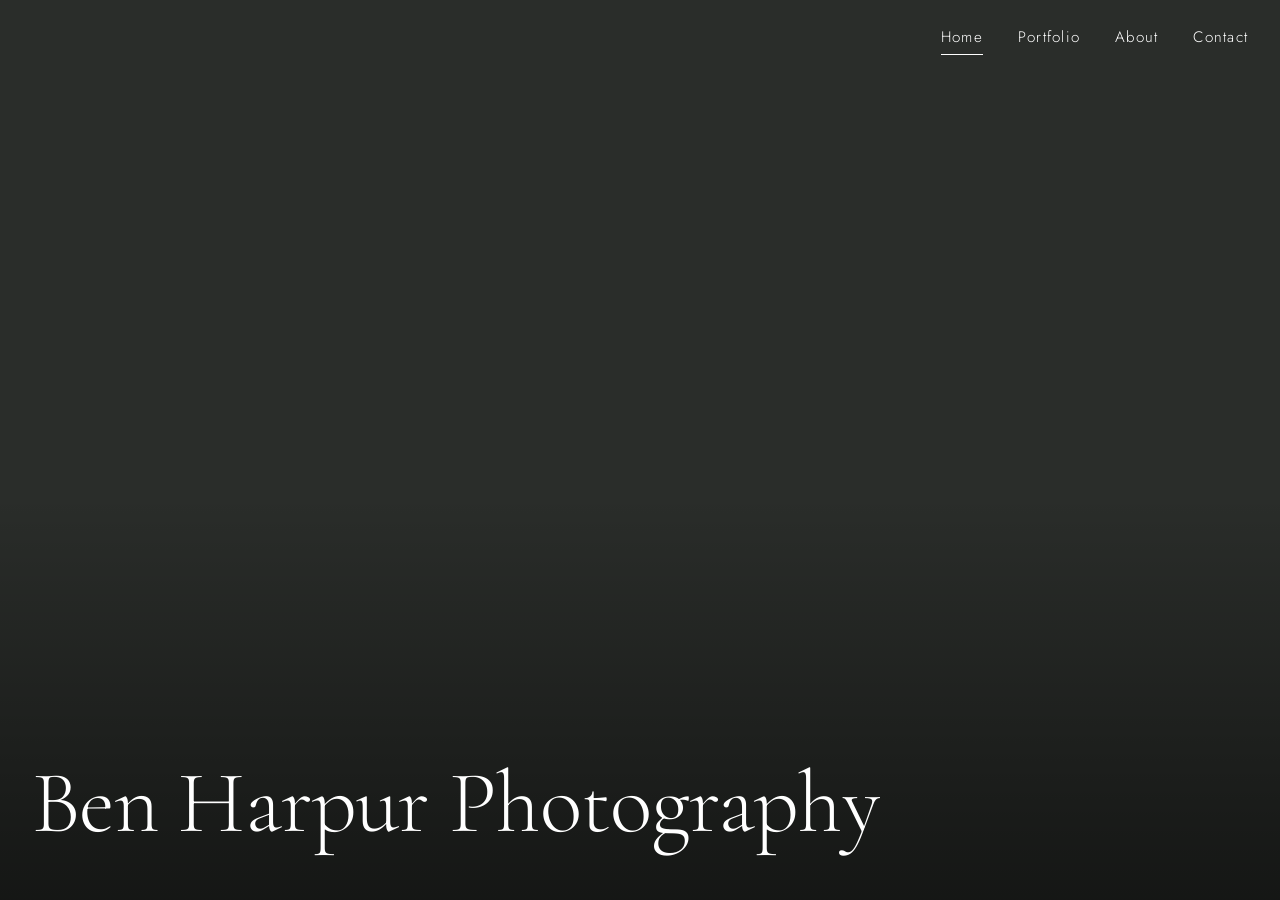
==== index.html @ 5d8f0814 "Add files via upload" ====
<!DOCTYPE html>
<html lang="en-GB">
<head>
<meta charset="utf-8">
<meta name="viewport" content="width=device-width, initial-scale=1">
<title>Ben Harpur Photography</title>
<meta name="description" content="Luxury, editorial wedding photography in Glasgow and across Scotland.">
<meta name="theme-color" content="#F3EFE6">
<link rel="preconnect" href="https://fonts.googleapis.com">
<link rel="preconnect" href="https://fonts.gstatic.com" crossorigin>
<link href="https://fonts.googleapis.com/css2?family=Cormorant+Garamond:ital,wght@0,300;0,400;0,500;1,300;1,400&family=Jost:wght@300;400&display=swap" rel="stylesheet">
<link rel="stylesheet" href="css/style.css">
</head>
<body class="home">
<a class="skip" href="#main">Skip to content</a>
<header class="site-header">
<a class="logo" href="index.html">Harpur Media</a>
<button class="menu-btn" aria-expanded="false" aria-controls="nav">Menu</button>
<nav id="nav"><a href="index.html" aria-current="page">Home</a><a href="portfolio.html">Portfolio</a><a href="about.html">About</a><a href="contact.html">Contact</a></nav>
</header>
<main id="main">
<section class="hero">
<img src="images/hero.jpg" alt="Ben Harpur Photography wedding hero photograph" fetchpriority="high" onerror="this.style.visibility='hidden'">
<h1>Ben Harpur Photography</h1>
</section>
</main>
<script src="js/main.js"></script>
</body>
</html>
---- css/style.css ----
:root{--bg:#F3EFE6;--ink:#232622;--mute:#6b6a62;--line:#d8d1c1;--tile:#e4ddcd;--accent:#3d4a3f;--serif:"Cormorant Garamond",Georgia,serif;--sans:"Jost",system-ui,sans-serif}
*{box-sizing:border-box;margin:0}
html{scroll-behavior:smooth}
body{background:var(--bg);color:var(--ink);font:300 1rem/1.75 var(--sans);-webkit-font-smoothing:antialiased}
img{display:block;max-width:100%;height:auto}
a{color:inherit}
:focus-visible{outline:2px solid var(--accent);outline-offset:3px}
.skip{position:absolute;left:-999px}.skip:focus{left:1rem;top:1rem;background:var(--bg);padding:.5rem;z-index:99}
h1,h2,.logo,.lead{font-family:var(--serif);font-weight:300;line-height:1.1}
h1{font-size:clamp(2.6rem,7vw,5.2rem);letter-spacing:-.01em;margin-bottom:1.5rem}
h2{font-size:clamp(1.8rem,4vw,2.6rem);margin:2.5rem 0 1rem}
.lead{font-size:clamp(1.5rem,3vw,2.1rem);font-style:italic;line-height:1.3;margin-bottom:1.5rem}
p+p{margin-top:1rem}
.wrap{max-width:1200px;margin:0 auto;padding:4rem 1.5rem}
.narrow{max-width:760px}.center{text-align:center}.narrow-p{max-width:620px}
.site-header{display:flex;justify-content:space-between;align-items:center;padding:1.5rem 2rem;position:relative;z-index:5}
.logo{font-size:1.6rem;text-decoration:none;letter-spacing:.04em}
nav{display:flex;gap:2.2rem}
nav a{text-decoration:none;font-size:.95rem;letter-spacing:.08em;padding-bottom:.2rem;border-bottom:1px solid transparent}
nav a:hover,nav a[aria-current]{border-color:var(--ink)}
.menu-btn{display:none;background:none;border:0;font:inherit;letter-spacing:.08em;color:inherit;cursor:pointer;padding:.5rem}
.btn{display:inline-block;margin-top:1.5rem;padding:.9rem 2.2rem;border:1px solid var(--ink);background:transparent;color:var(--ink);font:400 .9rem var(--sans);letter-spacing:.1em;text-decoration:none;cursor:pointer;transition:background .25s,color .25s}
.btn:hover{background:var(--ink);color:var(--bg)}
.split{display:grid;grid-template-columns:1fr 1fr;gap:4rem;align-items:start}
.split figure{background:var(--tile);aspect-ratio:4/5}
.split figure img{width:100%;height:100%;object-fit:cover}
form label{display:block;font-size:.85rem;letter-spacing:.08em;margin-bottom:1.4rem}
input,textarea{display:block;width:100%;margin-top:.3rem;padding:.6rem 0;border:0;border-bottom:1px solid var(--ink);background:transparent;font:300 1.05rem var(--sans);color:var(--ink);border-radius:0}
input:focus,textarea:focus{outline:0;border-color:var(--accent);border-bottom-width:2px}
.gallery{columns:3;column-gap:1.25rem;margin-top:3rem}
.tile{display:block;margin-bottom:1.25rem;background:var(--tile);break-inside:avoid;overflow:hidden;min-height:200px}
.tile img{width:100%;transition:opacity .3s}
.tile:hover img{opacity:.88}
.lightbox{position:fixed;inset:0;background:rgba(243,239,230,.97);display:flex;align-items:center;justify-content:center;z-index:50}
.lightbox[hidden]{display:none}
.lightbox>img{max-width:88vw;max-height:86vh;object-fit:contain;touch-action:pan-y}
.lightbox button{position:absolute;background:none;border:0;color:var(--ink);cursor:pointer;font-family:var(--serif);padding:.5rem 1rem}
.lb-close{top:1rem;right:1.2rem;font-size:3rem;line-height:1}
.lb-prev,.lb-next{top:50%;transform:translateY(-50%);font-size:4rem;line-height:1}
.lb-prev{left:.5rem}.lb-next{right:.5rem}
.lb-count{position:absolute;bottom:1rem;font-size:.85rem;letter-spacing:.1em;color:var(--mute)}
.site-footer{text-align:center;padding:4rem 1.5rem;border-top:1px solid var(--line);color:var(--mute);font-size:.95rem}
.site-footer .logo{color:var(--ink);margin-bottom:.5rem}.small{font-size:.8rem}
@media(max-width:860px){
.site-header{padding:1rem 1.25rem}
.menu-btn{display:block}
nav{display:none;position:absolute;top:100%;left:0;right:0;flex-direction:column;gap:0;background:var(--bg);border-bottom:1px solid var(--line);padding:.5rem 1.25rem 1.25rem}
nav.open{display:flex}nav a{padding:.8rem 0;border:0}
.split{grid-template-columns:1fr;gap:2rem}
.gallery{columns:2;column-gap:.6rem}.tile{margin-bottom:.6rem}
.lb-prev,.lb-next{font-size:3rem}
.lightbox>img{max-width:96vw}
}
@media(prefers-reduced-motion:reduce){*{transition:none!important;scroll-behavior:auto!important}}

/* home: single full-screen hero */
.home{background:#2a2d2a}
.home .site-header{position:absolute;top:0;left:0;right:0;justify-content:flex-end}
.home .site-header .logo{display:none}
.home nav a,.home .menu-btn{color:#fff}
.home nav a:hover,.home nav a[aria-current]{border-color:#fff}
.hero{position:relative;height:100vh;height:100svh;display:flex;align-items:flex-end;overflow:hidden}
.hero img{position:absolute;inset:0;width:100%;height:100%;object-fit:cover}
.hero::after{content:"";position:absolute;inset:0;background:linear-gradient(to top,rgba(0,0,0,.5),transparent 45%)}
.hero h1{position:relative;z-index:1;color:#fff;margin:0;padding:0 2rem 3rem;font-size:clamp(2.4rem,7vw,5.5rem)}
@media(max-width:860px){.home nav a{color:var(--ink)}.hero h1{padding:0 1.25rem 2.5rem}}
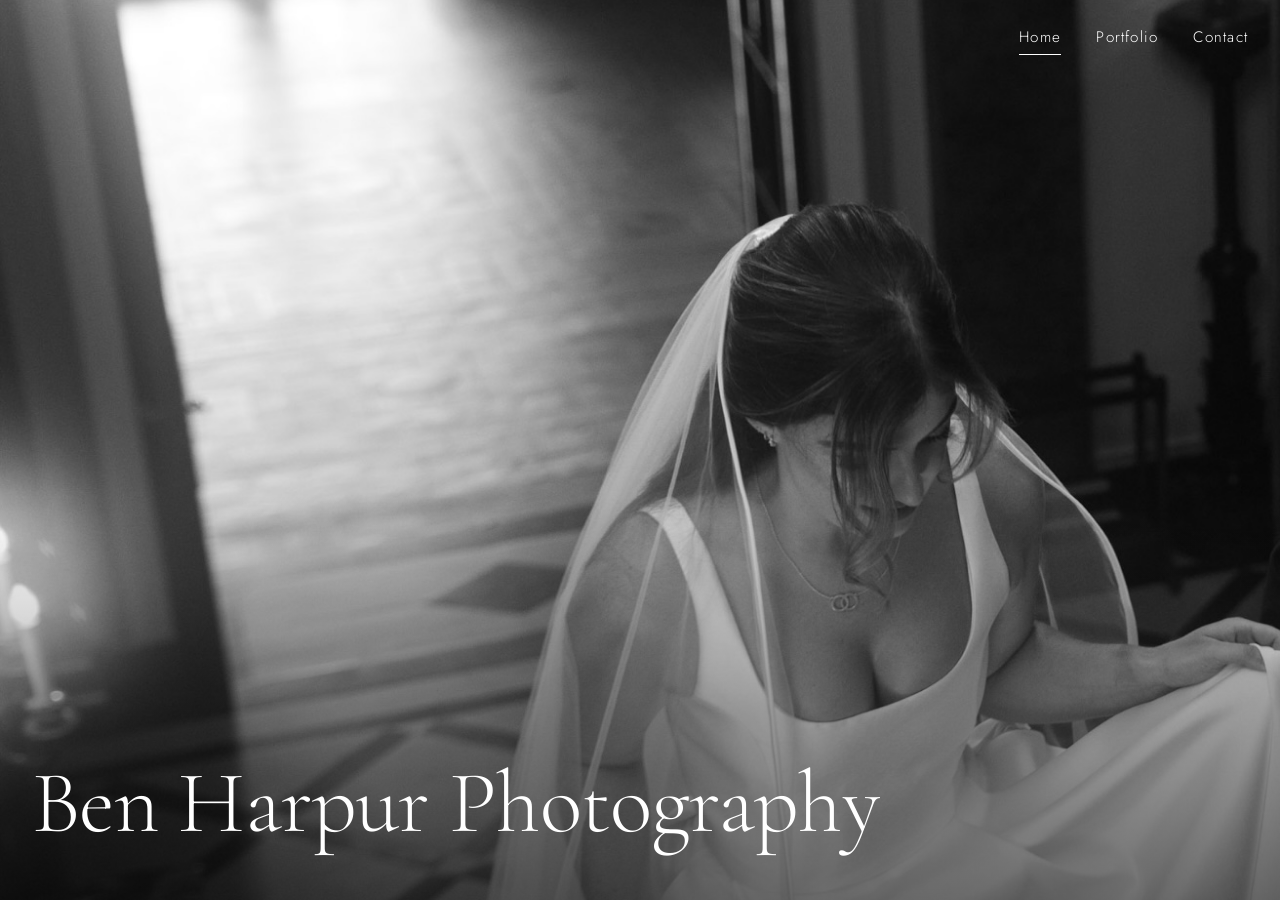
==== commit 4504493a: "Add files via upload" ====
--- a/index.html
+++ b/index.html
@@ -16,7 +16,7 @@
 <header class="site-header">
 <a class="logo" href="index.html">Harpur Media</a>
 <button class="menu-btn" aria-expanded="false" aria-controls="nav">Menu</button>
-<nav id="nav"><a href="index.html" aria-current="page">Home</a><a href="portfolio.html">Portfolio</a><a href="about.html">About</a><a href="contact.html">Contact</a></nav>
+<nav id="nav"><a href="index.html" aria-current="page">Home</a><a href="portfolio.html">Portfolio</a><a href="contact.html">Contact</a></nav>
 </header>
 <main id="main">
 <section class="hero">
--- a/css/style.css
+++ b/css/style.css
@@ -47,7 +47,7 @@
 nav{display:none;position:absolute;top:100%;left:0;right:0;flex-direction:column;gap:0;background:var(--bg);border-bottom:1px solid var(--line);padding:.5rem 1.25rem 1.25rem}
 nav.open{display:flex}nav a{padding:.8rem 0;border:0}
 .split{grid-template-columns:1fr;gap:2rem}
-.gallery{columns:2;column-gap:.6rem}.tile{margin-bottom:.6rem}
+.gallery{columns:1;margin-top:2rem}.tile{margin-bottom:.75rem;min-height:0}.wrap{padding:2.5rem 1rem}
 .lb-prev,.lb-next{font-size:3rem}
 .lightbox>img{max-width:96vw}
 }
@@ -63,4 +63,8 @@
 .hero img{position:absolute;inset:0;width:100%;height:100%;object-fit:cover}
 .hero::after{content:"";position:absolute;inset:0;background:linear-gradient(to top,rgba(0,0,0,.5),transparent 45%)}
 .hero h1{position:relative;z-index:1;color:#fff;margin:0;padding:0 2rem 3rem;font-size:clamp(2.4rem,7vw,5.5rem)}
-@media(max-width:860px){.home nav a{color:var(--ink)}.hero h1{padding:0 1.25rem 2.5rem}}
+@media(max-width:860px){.home nav{background:#2a2d2a;border:0}.home nav a{color:#fff}.hero h1{padding:0 1.25rem 2.5rem}}
+
+.contact-simple{min-height:55vh;display:flex;flex-direction:column;justify-content:center;align-items:center}
+.email{font-family:var(--serif);font-size:clamp(1.5rem,6vw,2.6rem);text-decoration:none;border-bottom:1px solid var(--ink);padding-bottom:.2rem;overflow-wrap:anywhere}
+.email:hover{color:var(--accent);border-color:var(--accent)}
